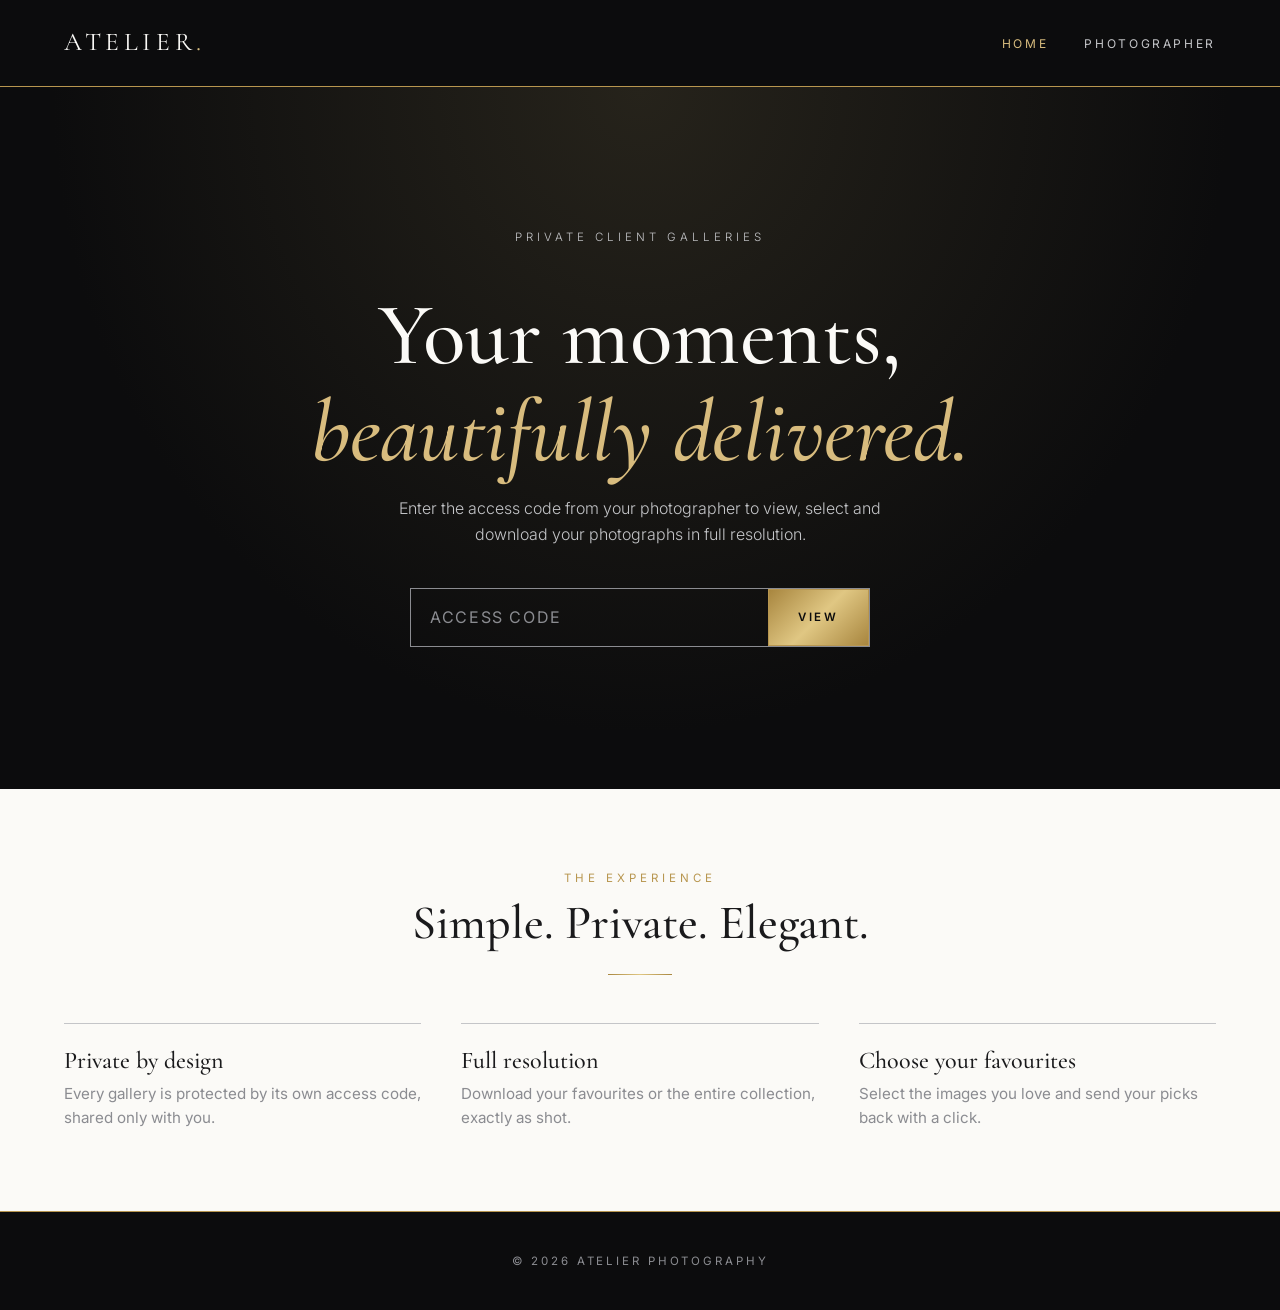
==== frontend/index.html @ 20ee897f "Add white, gold, black and silver photo sharing frontend Landing page with access code, client galle" ====
<!doctype html>
<html lang="en">
<head>
  <meta charset="utf-8">
  <meta name="viewport" content="width=device-width, initial-scale=1">
  <title>Atelier — Private Photo Delivery</title>
  <link rel="preconnect" href="https://fonts.googleapis.com">
  <link href="https://fonts.googleapis.com/css2?family=Cormorant+Garamond:ital,wght@0,400;0,500;1,400&family=Inter:wght@300;400;600&display=swap" rel="stylesheet">
  <link rel="stylesheet" href="css/styles.css">
</head>
<body>
  <header class="site-header">
    <a class="logo" href="index.html">Atelier<span>.</span></a>
    <nav class="nav">
      <a href="index.html" class="active">Home</a>
      <a href="admin.html">Photographer</a>
    </nav>
  </header>

  <section class="hero">
    <div>
      <p class="eyebrow">Private Client Galleries</p>
      <h1>Your moments,<br><em>beautifully delivered.</em></h1>
      <p>Enter the access code from your photographer to view, select and download your photographs in full resolution.</p>
      <form class="access" id="access-form">
        <input id="code" type="text" placeholder="ACCESS CODE" autocomplete="off" required>
        <button class="btn" type="submit">View</button>
      </form>
    </div>
  </section>

  <section class="section">
    <div class="center">
      <p class="eyebrow">The Experience</p>
      <h2>Simple. Private. Elegant.</h2>
      <hr class="rule">
    </div>
    <div class="features">
      <div class="feature"><h3>Private by design</h3><p>Every gallery is protected by its own access code, shared only with you.</p></div>
      <div class="feature"><h3>Full resolution</h3><p>Download your favourites or the entire collection, exactly as shot.</p></div>
      <div class="feature"><h3>Choose your favourites</h3><p>Select the images you love and send your picks back with a click.</p></div>
    </div>
  </section>

  <footer>&copy; <span id="year"></span> Atelier Photography</footer>
  <script src="js/app.js"></script>
  <script>
    document.getElementById('year').textContent = new Date().getFullYear();
    document.getElementById('access-form').addEventListener('submit', e => {
      e.preventDefault();
      const code = document.getElementById('code').value.trim();
      if (code) location.href = 'gallery.html?code=' + encodeURIComponent(code);
    });
  </script>
</body>
</html>
---- frontend/css/styles.css ----
/* Timeless palette: white, gold, black, silver */
:root {
  --white: #fbfaf7;
  --paper: #ffffff;
  --black: #0c0c0d;
  --ink: #1a1a1c;
  --gold: #b8964f;
  --gold-light: #d8bc7e;
  --silver: #c4c5c8;
  --silver-dark: #8b8c91;
  --line: #e6e4de;
  --serif: "Cormorant Garamond", Georgia, serif;
  --sans: "Inter", system-ui, sans-serif;
  --gold-grad: linear-gradient(135deg, #a8863f, #e0c783 50%, #a8863f);
}

* { box-sizing: border-box; margin: 0; padding: 0; }
html { scroll-behavior: smooth; }
body {
  font-family: var(--sans);
  background: var(--white);
  color: var(--ink);
  line-height: 1.6;
  -webkit-font-smoothing: antialiased;
}
img { display: block; max-width: 100%; }
a { color: inherit; text-decoration: none; }

/* Header */
.site-header {
  display: flex; align-items: center; justify-content: space-between;
  padding: 1.4rem 5vw;
  background: var(--black);
  border-bottom: 1px solid var(--gold);
}
.logo {
  font-family: var(--serif); font-size: 1.6rem; letter-spacing: .18em;
  text-transform: uppercase; color: var(--white);
}
.logo span { color: var(--gold-light); }
.nav a {
  margin-left: 2rem; font-size: .75rem; letter-spacing: .22em;
  text-transform: uppercase; color: var(--silver);
  transition: color .25s;
}
.nav a:hover, .nav a.active { color: var(--gold-light); }

/* Typography helpers */
.eyebrow {
  font-size: .72rem; letter-spacing: .35em; text-transform: uppercase;
  color: var(--gold);
}
h1, h2, h3 { font-family: var(--serif); font-weight: 500; line-height: 1.1; }
.rule { width: 64px; height: 1px; background: var(--gold-grad); margin: 1.5rem 0; border: 0; }
.center { text-align: center; }
.center .rule { margin-inline: auto; }

/* Hero */
.hero {
  background: var(--black); color: var(--white);
  min-height: 78vh; display: grid; place-items: center;
  padding: 6rem 5vw; text-align: center;
  background-image: radial-gradient(ellipse at 50% 0%, #26231b 0%, var(--black) 65%);
}
.hero h1 { font-size: clamp(2.8rem, 7vw, 5.5rem); margin: 1rem 0; }
.hero h1 em { font-style: italic; color: var(--gold-light); }
.hero p { color: var(--silver); max-width: 520px; margin: 0 auto 2.5rem; font-weight: 300; }

/* Access form */
.access { display: flex; max-width: 460px; margin: 0 auto; border: 1px solid var(--silver-dark); }
.access input {
  flex: 1; background: transparent; border: 0; color: var(--white);
  padding: 1rem 1.2rem; font: inherit; letter-spacing: .15em; outline: none;
}
.access input::placeholder { color: var(--silver-dark); letter-spacing: .1em; }
.access:focus-within { border-color: var(--gold); }

/* Buttons */
.btn {
  display: inline-block; cursor: pointer; border: 1px solid var(--gold);
  background: var(--gold-grad); color: var(--black);
  padding: 1rem 1.8rem; font: 600 .72rem var(--sans);
  letter-spacing: .25em; text-transform: uppercase;
  transition: filter .25s, transform .25s;
}
.btn:hover { filter: brightness(1.08); }
.btn.ghost { background: transparent; color: var(--ink); border-color: var(--ink); }
.btn.ghost:hover { background: var(--black); color: var(--white); filter: none; }
.btn.small { padding: .7rem 1.2rem; }

/* Sections */
.section { padding: 5rem 5vw; }
.section.dark { background: var(--black); color: var(--white); }
.section h2 { font-size: clamp(2rem, 4vw, 3rem); margin-top: .6rem; }
.features { display: grid; grid-template-columns: repeat(auto-fit, minmax(240px, 1fr)); gap: 2.5rem; margin-top: 3rem; }
.feature { padding-top: 1.5rem; border-top: 1px solid var(--silver); }
.feature h3 { font-size: 1.5rem; margin-bottom: .5rem; }
.feature p { color: var(--silver-dark); font-size: .95rem; }

/* Gallery */
.gallery-head { padding: 4rem 5vw 2rem; text-align: center; }
.gallery-head h1 { font-size: clamp(2.2rem, 5vw, 4rem); margin: .6rem 0; }
.gallery-head p { color: var(--silver-dark); }
.toolbar {
  position: sticky; top: 0; z-index: 5; background: rgba(251,250,247,.94);
  backdrop-filter: blur(8px);
  display: flex; justify-content: space-between; align-items: center; gap: 1rem;
  padding: 1rem 5vw; border-block: 1px solid var(--line);
  font-size: .8rem; letter-spacing: .12em; text-transform: uppercase;
}
.toolbar .count { color: var(--gold); }
.grid { columns: 3 280px; column-gap: 1rem; padding: 2rem 5vw 5rem; }
.tile {
  position: relative; break-inside: avoid; margin-bottom: 1rem;
  background: var(--silver); cursor: zoom-in; overflow: hidden;
}
.tile img { width: 100%; transition: transform .6s ease, opacity .4s; }
.tile:hover img { transform: scale(1.03); }
.tile .pick {
  position: absolute; top: .7rem; right: .7rem; width: 30px; height: 30px;
  border: 1px solid var(--white); background: rgba(12,12,13,.35);
  color: var(--black); display: grid; place-items: center; cursor: pointer;
  opacity: 0; transition: opacity .2s, background .2s;
}
.tile:hover .pick, .tile.selected .pick { opacity: 1; }
.tile.selected .pick { background: var(--gold-light); border-color: var(--gold); }
.tile.selected { outline: 2px solid var(--gold); outline-offset: -2px; }

/* Lightbox */
.lightbox {
  position: fixed; inset: 0; background: rgba(12,12,13,.96); z-index: 20;
  display: none; place-items: center;
}
.lightbox.open { display: grid; }
.lightbox img { max-height: 88vh; max-width: 90vw; }
.lb-btn {
  position: absolute; background: none; border: 0; color: var(--silver);
  font-size: 2rem; cursor: pointer; padding: 1rem; font-family: var(--serif);
}
.lb-btn:hover { color: var(--gold-light); }
.lb-close { top: 1rem; right: 1.5rem; }
.lb-prev { left: 1rem; top: 50%; }
.lb-next { right: 1rem; top: 50%; }
.lb-dl { bottom: 1.2rem; font: 600 .7rem var(--sans); letter-spacing: .25em; text-transform: uppercase; }

/* Admin */
.panel { max-width: 900px; margin: 0 auto; padding: 4rem 5vw; }
.field { margin-bottom: 1.5rem; }
.field label { display: block; font-size: .7rem; letter-spacing: .25em; text-transform: uppercase; color: var(--silver-dark); margin-bottom: .5rem; }
.field input {
  width: 100%; padding: .9rem 1rem; border: 1px solid var(--silver);
  background: var(--paper); font: inherit; outline: none;
}
.field input:focus { border-color: var(--gold); }
.dropzone {
  border: 1px dashed var(--silver-dark); background: var(--paper);
  padding: 4rem 2rem; text-align: center; cursor: pointer; margin-bottom: 1.5rem;
  transition: border-color .2s, background .2s;
}
.dropzone.over { border-color: var(--gold); background: #fffaf0; }
.dropzone h3 { font-size: 1.8rem; }
.dropzone p { color: var(--silver-dark); font-size: .9rem; }
.previews { display: grid; grid-template-columns: repeat(auto-fill, minmax(110px, 1fr)); gap: .6rem; margin-bottom: 2rem; }
.previews img { aspect-ratio: 1; object-fit: cover; width: 100%; }
.notice { padding: 1rem 1.2rem; border-left: 2px solid var(--gold); background: var(--paper); margin-top: 1.5rem; font-size: .9rem; word-break: break-all; }
.hidden { display: none; }

footer {
  background: var(--black); color: var(--silver-dark); text-align: center;
  padding: 2.5rem 5vw; font-size: .72rem; letter-spacing: .25em; text-transform: uppercase;
  border-top: 1px solid var(--gold);
}

@media (max-width: 600px) {
  .nav a { margin-left: 1rem; }
  .site-header { flex-direction: column; gap: .8rem; }
  .toolbar { flex-direction: column; align-items: flex-start; }
}
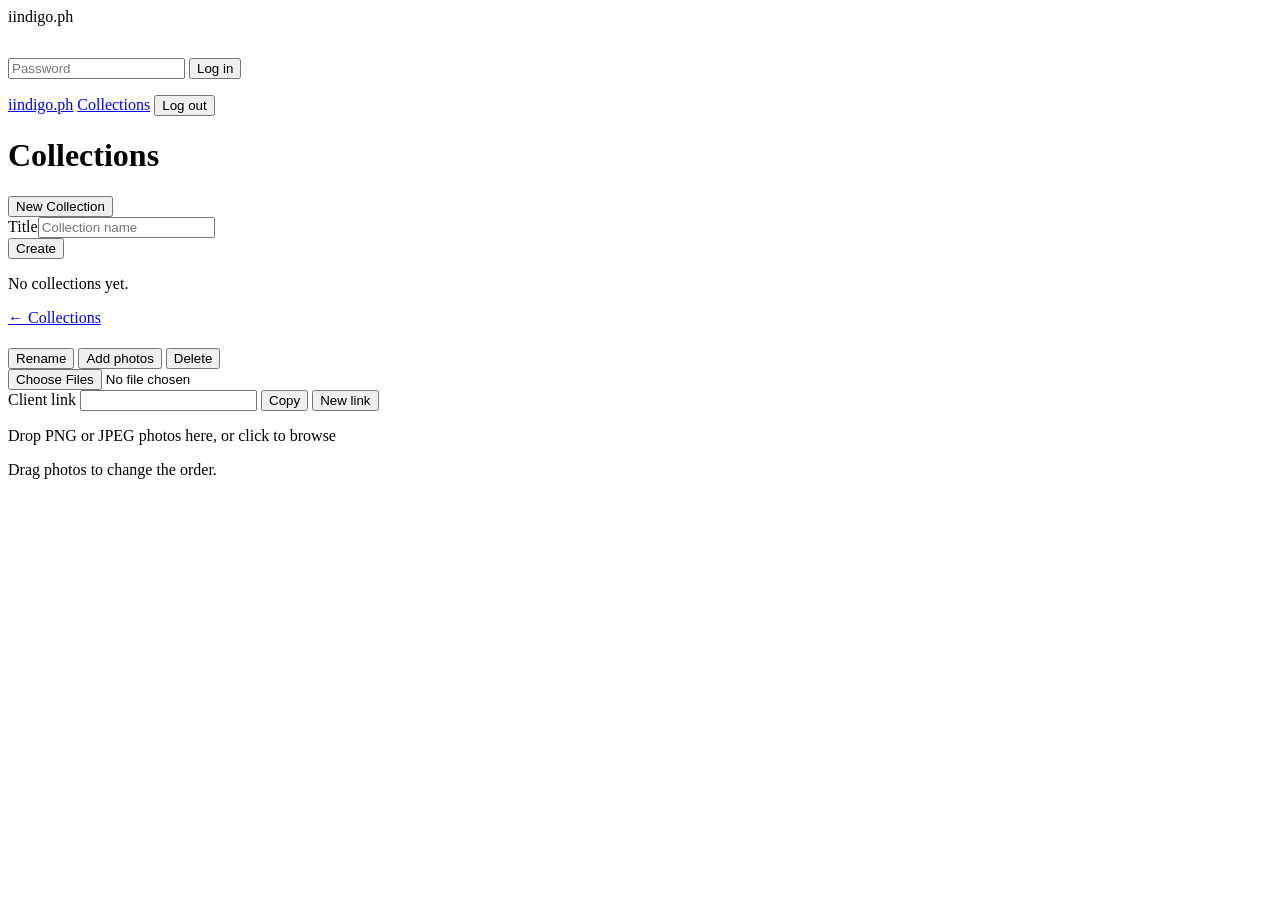
==== commit 6871f126: "Rebuild frontend against the real backend API Admin app at / (login, collections, upload, reorder, s" ====
--- a/frontend/index.html
+++ b/frontend/index.html
@@ -3,54 +3,78 @@
 <head>
   <meta charset="utf-8">
   <meta name="viewport" content="width=device-width, initial-scale=1">
-  <title>Atelier — Private Photo Delivery</title>
+  <meta name="robots" content="noindex, nofollow">
+  <title>iindigo.ph</title>
   <link rel="preconnect" href="https://fonts.googleapis.com">
-  <link href="https://fonts.googleapis.com/css2?family=Cormorant+Garamond:ital,wght@0,400;0,500;1,400&family=Inter:wght@300;400;600&display=swap" rel="stylesheet">
-  <link rel="stylesheet" href="css/styles.css">
+  <link href="https://fonts.googleapis.com/css2?family=Montserrat:wght@400;500;600&family=Syncopate:wght@700&display=swap" rel="stylesheet">
+  <link rel="stylesheet" href="/css/styles.css">
 </head>
 <body>
-  <header class="site-header">
-    <a class="logo" href="index.html">Atelier<span>.</span></a>
-    <nav class="nav">
-      <a href="index.html" class="active">Home</a>
-      <a href="admin.html">Photographer</a>
-    </nav>
-  </header>
+  <!-- Login -->
+  <main class="enter hidden" id="v-login">
+    <form id="login-form">
+      <div class="logo" style="margin-bottom:2rem">iindigo.ph</div>
+      <div class="access">
+        <input id="password" type="password" placeholder="Password" autocomplete="current-password" required>
+        <button class="btn" type="submit">Log in</button>
+      </div>
+      <p class="error hidden" id="login-error"></p>
+    </form>
+  </main>
 
-  <section class="hero">
-    <div>
-      <p class="eyebrow">Private Client Galleries</p>
-      <h1>Your moments,<br><em>beautifully delivered.</em></h1>
-      <p>Enter the access code from your photographer to view, select and download your photographs in full resolution.</p>
-      <form class="access" id="access-form">
-        <input id="code" type="text" placeholder="ACCESS CODE" autocomplete="off" required>
-        <button class="btn" type="submit">View</button>
-      </form>
-    </div>
-  </section>
+  <!-- Dashboard + album views -->
+  <div class="shell hidden" id="v-app">
+    <aside class="side">
+      <a class="logo" href="#/">iindigo.ph</a>
+      <a class="item active" href="#/">Collections</a>
+      <button class="item" id="btn-logout">Log out</button>
+    </aside>
 
-  <section class="section">
-    <div class="center">
-      <p class="eyebrow">The Experience</p>
-      <h2>Simple. Private. Elegant.</h2>
-      <hr class="rule">
-    </div>
-    <div class="features">
-      <div class="feature"><h3>Private by design</h3><p>Every gallery is protected by its own access code, shared only with you.</p></div>
-      <div class="feature"><h3>Full resolution</h3><p>Download your favourites or the entire collection, exactly as shot.</p></div>
-      <div class="feature"><h3>Choose your favourites</h3><p>Select the images you love and send your picks back with a click.</p></div>
-    </div>
-  </section>
+    <main class="main">
+      <div id="v-list">
+        <div class="main-head">
+          <h1>Collections</h1>
+          <button class="btn" id="btn-new">New Collection</button>
+        </div>
+        <form class="panel hidden" id="new-form">
+          <div class="field"><label for="new-title">Title</label><input id="new-title" required maxlength="200" placeholder="Collection name"></div>
+          <button class="btn" type="submit">Create</button>
+        </form>
+        <p class="error hidden" id="list-error"></p>
+        <div class="cards" id="cards"></div>
+        <p class="empty hidden" id="list-empty">No collections yet.</p>
+      </div>
 
-  <footer>&copy; <span id="year"></span> Atelier Photography</footer>
-  <script src="js/app.js"></script>
-  <script>
-    document.getElementById('year').textContent = new Date().getFullYear();
-    document.getElementById('access-form').addEventListener('submit', e => {
-      e.preventDefault();
-      const code = document.getElementById('code').value.trim();
-      if (code) location.href = 'gallery.html?code=' + encodeURIComponent(code);
-    });
-  </script>
+      <div class="hidden" id="v-album">
+        <a class="back" href="#/">&larr; Collections</a>
+        <div class="main-head">
+          <h1 id="a-title"></h1>
+          <div class="tools">
+            <button class="btn ghost" id="a-rename">Rename</button>
+            <button class="btn ghost" id="a-add">Add photos</button>
+            <button class="btn ghost danger" id="a-delete">Delete</button>
+          </div>
+        </div>
+        <input id="a-files" type="file" accept="image/png,image/jpeg" multiple class="hidden">
+
+        <div class="share">
+          <span class="share-label">Client link</span>
+          <input id="a-link" readonly>
+          <button class="btn ghost small" id="a-copy">Copy</button>
+          <button class="btn ghost small" id="a-newlink">New link</button>
+        </div>
+
+        <div class="progress hidden" id="a-progress"><div id="a-bar"></div></div>
+        <p class="error hidden" id="a-error"></p>
+
+        <div class="dropzone" id="a-drop">Drop PNG or JPEG photos here, or click to browse</div>
+        <p class="hint hidden" id="a-hint">Drag photos to change the order.</p>
+        <div class="photos" id="a-photos"></div>
+      </div>
+    </main>
+  </div>
+
+  <script src="/js/app.js"></script>
+  <script src="/js/admin.js"></script>
 </body>
 </html>
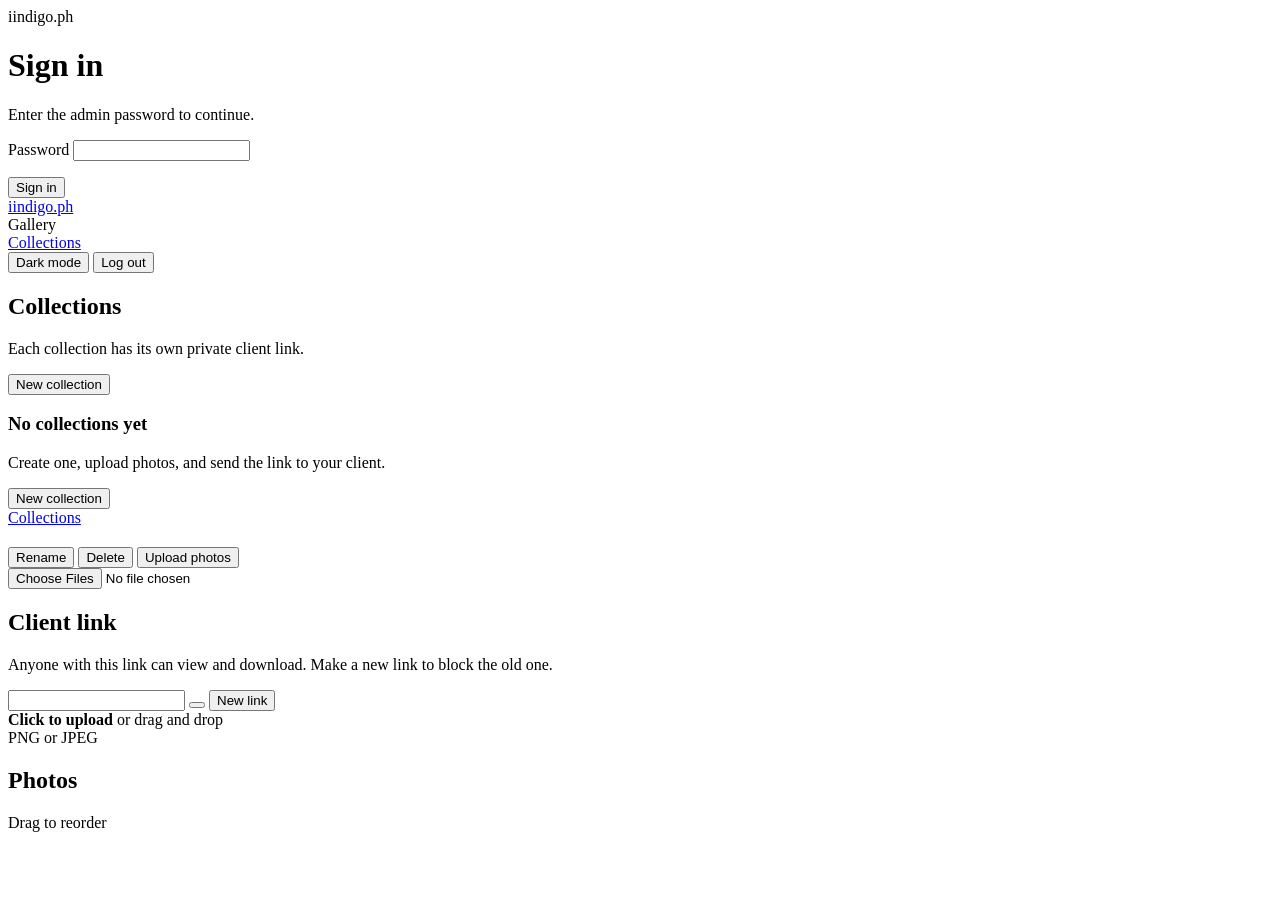
==== commit 4b1dfd4c: "Redesign admin dashboard in shadcn style with indigo theme" ====
--- a/frontend/index.html
+++ b/frontend/index.html
@@ -5,76 +5,141 @@
   <meta name="viewport" content="width=device-width, initial-scale=1">
   <meta name="robots" content="noindex, nofollow">
   <title>iindigo.ph</title>
+  <!-- Set theme before first paint: saved choice, else the OS setting. -->
+  <script>
+    (() => {
+      let t = null;
+      try { t = localStorage.getItem('theme'); } catch (_) {}
+      if (t !== 'light' && t !== 'dark') t = matchMedia('(prefers-color-scheme: dark)').matches ? 'dark' : 'light';
+      document.documentElement.dataset.theme = t;
+    })();
+  </script>
   <link rel="preconnect" href="https://fonts.googleapis.com">
-  <link href="https://fonts.googleapis.com/css2?family=Montserrat:wght@400;500;600&family=Syncopate:wght@700&display=swap" rel="stylesheet">
-  <link rel="stylesheet" href="/css/styles.css">
+  <link rel="preconnect" href="https://fonts.gstatic.com" crossorigin>
+  <link href="https://fonts.googleapis.com/css2?family=Inter:wght@400;500;600&family=Syncopate:wght@700&display=swap" rel="stylesheet">
+  <link rel="stylesheet" href="/css/admin.css">
 </head>
 <body>
   <!-- Login -->
-  <main class="enter hidden" id="v-login">
-    <form id="login-form">
-      <div class="logo" style="margin-bottom:2rem">iindigo.ph</div>
-      <div class="access">
-        <input id="password" type="password" placeholder="Password" autocomplete="current-password" required>
-        <button class="btn" type="submit">Log in</button>
+  <main class="login hidden" id="v-login">
+    <div class="card">
+      <div class="card-header">
+        <span class="logo">iindigo.ph</span>
+        <h1 class="card-title">Sign in</h1>
+        <p class="card-desc">Enter the admin password to continue.</p>
       </div>
-      <p class="error hidden" id="login-error"></p>
-    </form>
+      <div class="card-content">
+        <form id="login-form">
+          <label class="label" for="password">Password</label>
+          <input class="input" id="password" type="password" autocomplete="current-password" required>
+          <p class="form-error hidden" id="login-error"></p>
+          <button class="btn btn-primary btn-block" type="submit">Sign in</button>
+        </form>
+      </div>
+    </div>
   </main>
 
-  <!-- Dashboard + album views -->
+  <!-- App -->
   <div class="shell hidden" id="v-app">
-    <aside class="side">
+    <aside class="sidebar">
       <a class="logo" href="#/">iindigo.ph</a>
-      <a class="item active" href="#/">Collections</a>
-      <button class="item" id="btn-logout">Log out</button>
+      <div class="nav-label">Gallery</div>
+      <a class="nav-item active" href="#/"><i data-icon="images"></i><span>Collections</span></a>
+      <div class="sidebar-foot">
+        <button class="nav-item" id="btn-theme" type="button"><i data-icon="moon"></i><span>Dark mode</span></button>
+        <button class="nav-item" id="btn-logout" type="button"><i data-icon="log-out"></i><span>Log out</span></button>
+      </div>
     </aside>
 
     <main class="main">
-      <div id="v-list">
-        <div class="main-head">
-          <h1>Collections</h1>
-          <button class="btn" id="btn-new">New Collection</button>
+      <!-- Collections list -->
+      <section id="v-list">
+        <div class="page-head">
+          <div>
+            <h1>Collections</h1>
+            <p class="lead">Each collection has its own private client link.</p>
+          </div>
+          <button class="btn btn-primary" id="btn-new" type="button"><i data-icon="plus"></i>New collection</button>
         </div>
-        <form class="panel hidden" id="new-form">
-          <div class="field"><label for="new-title">Title</label><input id="new-title" required maxlength="200" placeholder="Collection name"></div>
-          <button class="btn" type="submit">Create</button>
-        </form>
-        <p class="error hidden" id="list-error"></p>
         <div class="cards" id="cards"></div>
-        <p class="empty hidden" id="list-empty">No collections yet.</p>
-      </div>
+        <div class="empty hidden" id="list-empty">
+          <div class="empty-icon"><i data-icon="images"></i></div>
+          <h3>No collections yet</h3>
+          <p class="muted">Create one, upload photos, and send the link to your client.</p>
+          <button class="btn btn-primary" id="btn-new-empty" type="button"><i data-icon="plus"></i>New collection</button>
+        </div>
+      </section>
 
-      <div class="hidden" id="v-album">
-        <a class="back" href="#/">&larr; Collections</a>
-        <div class="main-head">
-          <h1 id="a-title"></h1>
+      <!-- One collection -->
+      <section class="hidden" id="v-album">
+        <a class="btn btn-ghost btn-sm back" href="#/"><i data-icon="arrow-left"></i>Collections</a>
+        <div class="page-head">
+          <div>
+            <h1 id="a-title"></h1>
+            <p class="lead" id="a-count"></p>
+          </div>
           <div class="tools">
-            <button class="btn ghost" id="a-rename">Rename</button>
-            <button class="btn ghost" id="a-add">Add photos</button>
-            <button class="btn ghost danger" id="a-delete">Delete</button>
+            <button class="btn btn-outline" id="a-rename" type="button"><i data-icon="pencil"></i>Rename</button>
+            <button class="btn btn-outline danger" id="a-delete" type="button"><i data-icon="trash"></i>Delete</button>
+            <button class="btn btn-primary" id="a-add" type="button"><i data-icon="upload"></i>Upload photos</button>
           </div>
         </div>
         <input id="a-files" type="file" accept="image/png,image/jpeg" multiple class="hidden">
 
-        <div class="share">
-          <span class="share-label">Client link</span>
-          <input id="a-link" readonly>
-          <button class="btn ghost small" id="a-copy">Copy</button>
-          <button class="btn ghost small" id="a-newlink">New link</button>
+        <div class="stack">
+          <div class="card">
+            <div class="card-header">
+              <h2 class="card-title">Client link</h2>
+              <p class="card-desc">Anyone with this link can view and download. Make a new link to block the old one.</p>
+            </div>
+            <div class="card-content">
+              <div class="share">
+                <input class="input" id="a-link" readonly aria-label="Client link">
+                <button class="btn btn-outline btn-icon" id="a-copy" type="button" title="Copy link" aria-label="Copy link"><i data-icon="copy"></i></button>
+                <a class="btn btn-outline btn-icon" id="a-open" target="_blank" rel="noopener" title="Open link" aria-label="Open link"><i data-icon="external-link"></i></a>
+                <button class="btn btn-outline" id="a-newlink" type="button"><i data-icon="refresh"></i>New link</button>
+              </div>
+            </div>
+          </div>
+
+          <div class="progress hidden" id="a-progress"><div id="a-bar"></div></div>
+
+          <div class="dropzone" id="a-drop" role="button" tabindex="0">
+            <i data-icon="upload"></i>
+            <div><strong>Click to upload</strong> or drag and drop</div>
+            <div class="muted">PNG or JPEG</div>
+          </div>
         </div>
 
-        <div class="progress hidden" id="a-progress"><div id="a-bar"></div></div>
-        <p class="error hidden" id="a-error"></p>
-
-        <div class="dropzone" id="a-drop">Drop PNG or JPEG photos here, or click to browse</div>
-        <p class="hint hidden" id="a-hint">Drag photos to change the order.</p>
+        <div class="photos-head hidden" id="a-photos-head">
+          <h2 class="card-title">Photos</h2>
+          <span class="muted">Drag to reorder</span>
+        </div>
         <div class="photos" id="a-photos"></div>
-      </div>
+      </section>
     </main>
   </div>
 
+  <!-- Shared dialog, filled by ui.dialog() -->
+  <dialog class="dialog" id="dialog">
+    <form method="dialog" id="dialog-form">
+      <h2 id="dialog-title"></h2>
+      <p id="dialog-desc"></p>
+      <div class="field hidden" id="dialog-field">
+        <label class="label" for="dialog-input" id="dialog-label"></label>
+        <input class="input" id="dialog-input" maxlength="200">
+      </div>
+      <div class="dialog-foot">
+        <button class="btn btn-outline" type="button" id="dialog-cancel">Cancel</button>
+        <button class="btn btn-primary" type="submit" id="dialog-ok"></button>
+      </div>
+    </form>
+  </dialog>
+
+  <div class="toasts" id="toasts" aria-live="polite"></div>
+
   <script src="/js/app.js"></script>
+  <script src="/js/ui.js"></script>
   <script src="/js/admin.js"></script>
 </body>
 </html>
